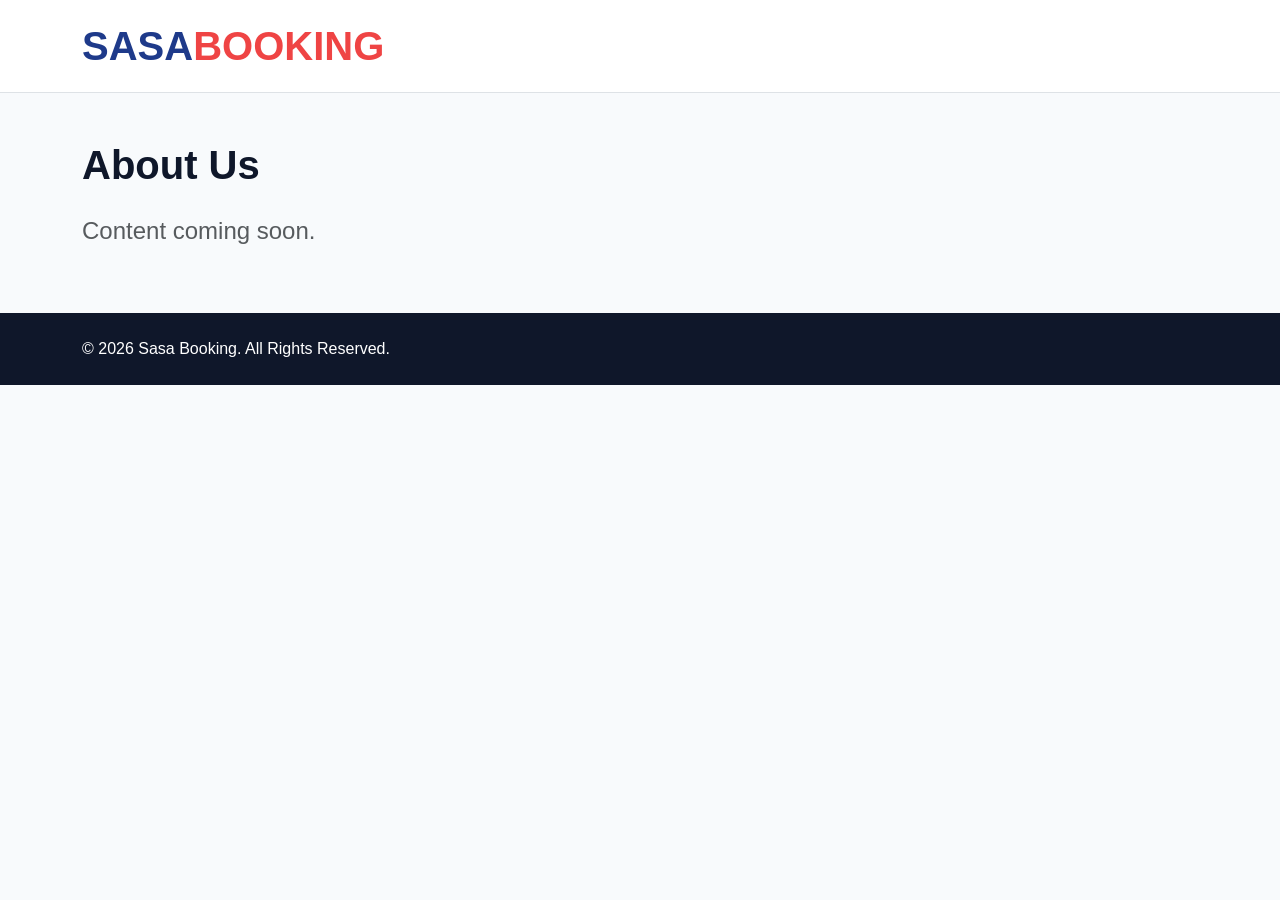
==== about.html @ 19788708 "added all files" ====
<!DOCTYPE html>
<html lang="en">
<head>
  <meta charset="UTF-8" />
  <meta name="viewport" content="width=device-width, initial-scale=1.0" />
  <title>About Us - Sasa Booking</title>
  <link href="https://cdn.jsdelivr.net/npm/bootstrap@5.3.3/dist/css/bootstrap.min.css" rel="stylesheet">
  <link rel="stylesheet" href="assets/css/style.css">
</head>
<body>
  <header class="site-header border-bottom bg-white">
    <div class="container d-flex justify-content-between align-items-center py-3">
      <a href="index.html" class="brand text-decoration-none fw-bold fs-1">
        <span class="brand-blue">SASA</span><span class="brand-red">BOOKING</span>
      </a>
    </div>
  </header>

  <main class="container py-5">
    <h1 class="fw-bold mb-4">About Us</h1>
    <p class="fs-4 text-muted">Content coming soon.</p>
  </main>

  <footer class="site-footer">
    <div class="container py-4">
      <p class="mb-0">© 2026 Sasa Booking. All Rights Reserved.</p>
    </div>
  </footer>
</body>
</html>
---- assets/css/style.css ----
:root {
  --brand-blue: #1E3A8A;
  --brand-red: #EF4444;
  --brand-dark: #0F172A;
  --brand-light: #F8FAFC;
  --brand-border: #E5E7EB;
}

body {
  background: var(--brand-light);
  color: var(--brand-dark);
  font-family: Arial, sans-serif;
}

.brand-blue { color: var(--brand-blue); }
.brand-red { color: var(--brand-red); }

.nav-link-custom {
  color: var(--brand-dark);
  text-decoration: none;
}
.nav-link-custom:hover {
  color: var(--brand-red);
}

.hero-section {
  position: relative;
  background: url("https://images.unsplash.com/photo-1500530855697-b586d89ba3ee?auto=format&fit=crop&w=1600&q=80") center/cover no-repeat;
}
.hero-overlay {
  position: absolute;
  inset: 0;
  background: rgba(0,0,0,.45);
}
.tab-btn,
.trip-btn {
  padding: 18px 24px;
  border-radius: 16px;
  color: #fff;
  background: rgba(31,41,55,.9);
  border: none;
  font-weight: 700;
}
.tab-btn.active,
.trip-btn.active {
  background: var(--brand-red);
}
.search-panel {
  background: rgba(15,23,42,.82);
}

.btn-search {
  background: var(--brand-blue);
  border: none;
}
.btn-search:hover {
  background: #17306f;
}

.promo-card {
  border-radius: 24px;
  border: 1px solid var(--brand-border);
}

.section-title {
  color: var(--brand-blue);
  font-size: 2.2rem;
  font-weight: 800;
}

.offer-box {
  border-radius: 24px;
  overflow: hidden;
  background: white;
  box-shadow: 0 2px 10px rgba(0,0,0,.06);
}
.offer-top {
  min-height: 240px;
  background: var(--brand-red);
  color: white;
  display: flex;
  align-items: center;
  justify-content: center;
  text-align: center;
  padding: 32px;
}
.offer-top h3 {
  font-size: 2rem;
  font-weight: 800;
}
.offer-bottom {
  padding: 16px 18px;
  font-size: 1.6rem;
}

.filter-box {
  background: white;
  border: 1px solid var(--brand-border);
  border-radius: 24px;
  overflow: hidden;
}

.result-card {
  background: white;
  border: 1px solid var(--brand-border);
  border-radius: 24px;
  padding: 24px;
  margin-bottom: 20px;
}
.result-price {
  font-size: 2rem;
  font-weight: 800;
}
.select-btn {
  background: var(--brand-red);
  border: none;
  color: white;
  border-radius: 14px;
  padding: 12px 28px;
  font-weight: 700;
}

.popular-list {
  padding-left: 18px;
}
.popular-list li {
  margin-bottom: 12px;
  font-size: 1.15rem;
}

.stats-section {
  background:
    linear-gradient(rgba(15,23,42,.75), rgba(15,23,42,.75)),
    url("https://images.unsplash.com/photo-1500530855697-b586d89ba3ee?auto=format&fit=crop&w=1600&q=80") center/cover no-repeat;
}
.stats-number {
  color: var(--brand-red);
  font-size: 4rem;
  font-weight: 900;
}

.benefit-card {
  background: white;
  border-left: 6px solid var(--brand-red);
  border-radius: 20px;
  padding: 28px;
  box-shadow: 0 1px 8px rgba(0,0,0,.05);
}
.benefit-card h3 {
  font-size: 2rem;
  font-weight: 800;
  margin-bottom: 14px;
}
.benefit-card p {
  font-size: 1.2rem;
  color: #475569;
}

.site-footer {
  background: var(--brand-dark);
  color: white;
}
.site-footer h4 {
  font-weight: 800;
  margin-bottom: 16px;
}
.footer-list {
  list-style: none;
  padding: 0;
}
.footer-list li {
  margin-bottom: 10px;
}
.footer-list a {
  color: rgba(255,255,255,.82);
  text-decoration: none;
}
.footer-list a:hover {
  color: white;
}
.copyright {
  margin-top: 28px;
  color: rgba(255,255,255,.65);
}
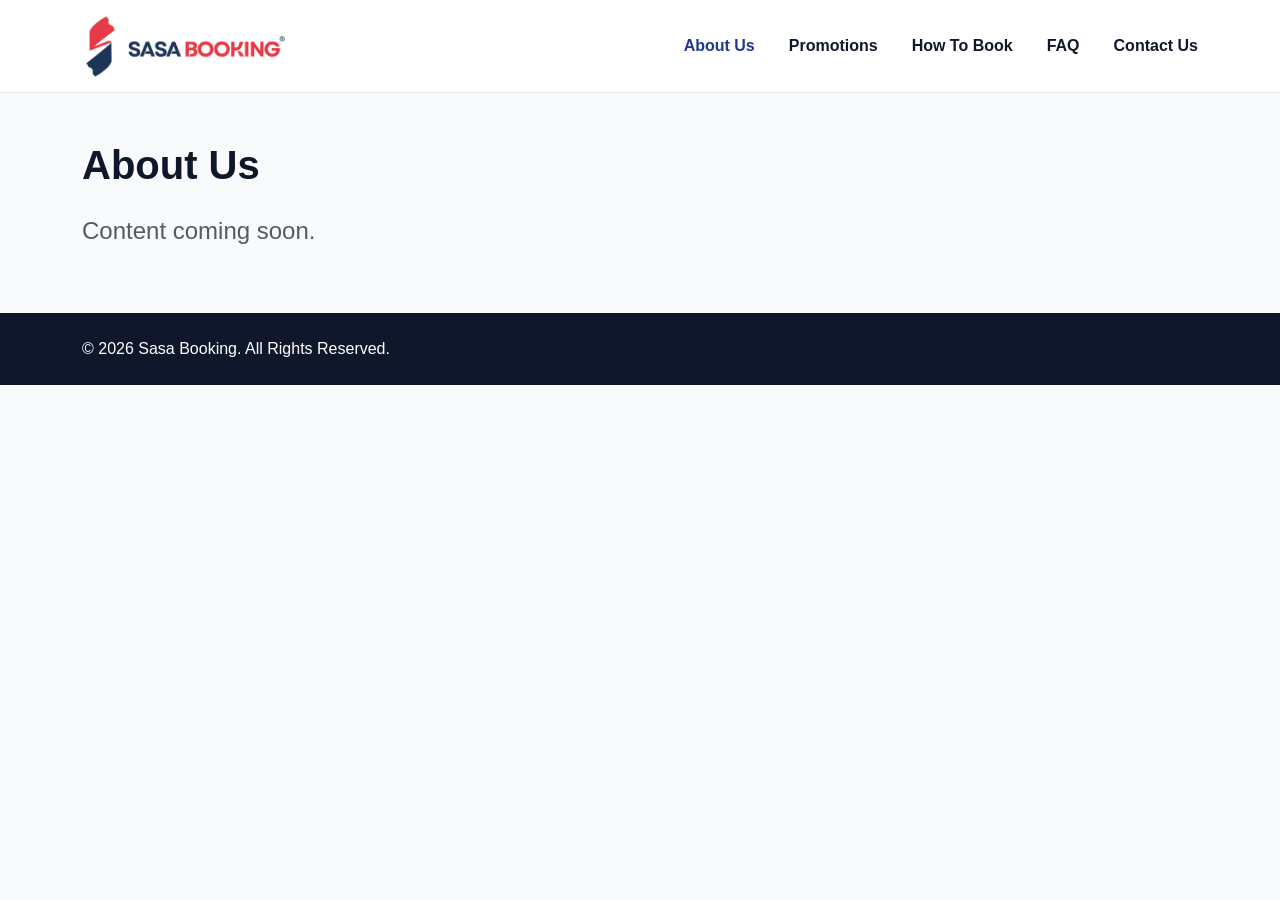
==== commit d02effe6: "added files" ====
--- a/about.html
+++ b/about.html
@@ -8,14 +8,21 @@
   <link rel="stylesheet" href="assets/css/style.css">
 </head>
 <body>
-  <header class="site-header border-bottom bg-white">
-    <div class="container d-flex justify-content-between align-items-center py-3">
-      <a href="index.html" class="brand text-decoration-none fw-bold fs-1">
-        <span class="brand-blue">SASA</span><span class="brand-red">BOOKING</span>
-      </a>
-    </div>
-  </header>
+  <header class="site-header">
+  <div class="container header-inner">
+    <a href="index.html" class="brand">
+      <img src="assets/img/sasa_logo.PNG" alt="Sasa Booking Logo" class="logo-img">
+    </a>
 
+    <nav class="main-nav">
+  <a href="about.html" class="nav-link-custom active">About Us</a>
+  <a href="promotions.html" class="nav-link-custom">Promotions</a>
+  <a href="how-to-book.html" class="nav-link-custom">How To Book</a>
+  <a href="faq.html" class="nav-link-custom">FAQ</a>
+  <a href="contact.html" class="nav-link-custom">Contact Us</a>
+</nav>
+  </div>
+</header>
   <main class="container py-5">
     <h1 class="fw-bold mb-4">About Us</h1>
     <p class="fs-4 text-muted">Content coming soon.</p>
--- a/assets/css/style.css
+++ b/assets/css/style.css
@@ -11,7 +11,82 @@
   color: var(--brand-dark);
   font-family: Arial, sans-serif;
 }
-
+.logo-img {
+  height: 120px;   /* increase from 40 → 55 */
+  width: auto;
+  object-fit: contain;
+}
+.site-header {
+  background: #ffffff;
+  border-bottom: 1px solid #e9ecef;
+  position: sticky;
+  top: 0;
+  z-index: 1000;
+}
+
+.header-inner {
+  min-height: 92px;
+  display: flex;
+  align-items: center;
+  justify-content: space-between;
+  gap: 32px;
+}
+
+.brand {
+  display: flex;
+  align-items: center;
+  text-decoration: none;
+  flex-shrink: 0;
+}
+
+.logo-img {
+  height: 64px;
+  width: auto;
+  object-fit: contain;
+  display: block;
+}
+
+.main-nav {
+  display: flex;
+  align-items: center;
+  gap: 34px;
+  flex-wrap: wrap;
+}
+
+.nav-link-custom {
+  color: #0f172a;
+  text-decoration: none;
+  font-size: 16px;
+  font-weight: 700;
+  line-height: 1;
+  transition: color 0.2s ease;
+}
+
+.nav-link-custom:hover {
+  color: #ef4444;
+}
+
+.nav-link-custom.active {
+  color: #1e3a8a;
+}
+
+@media (max-width: 991px) {
+  .header-inner {
+    min-height: auto;
+    padding-top: 16px;
+    padding-bottom: 16px;
+    flex-direction: column;
+    align-items: flex-start;
+  }
+
+  .main-nav {
+    gap: 18px;
+  }
+
+  .logo-img {
+    height: 56px;
+  }
+}
 .brand-blue { color: var(--brand-blue); }
 .brand-red { color: var(--brand-red); }
 
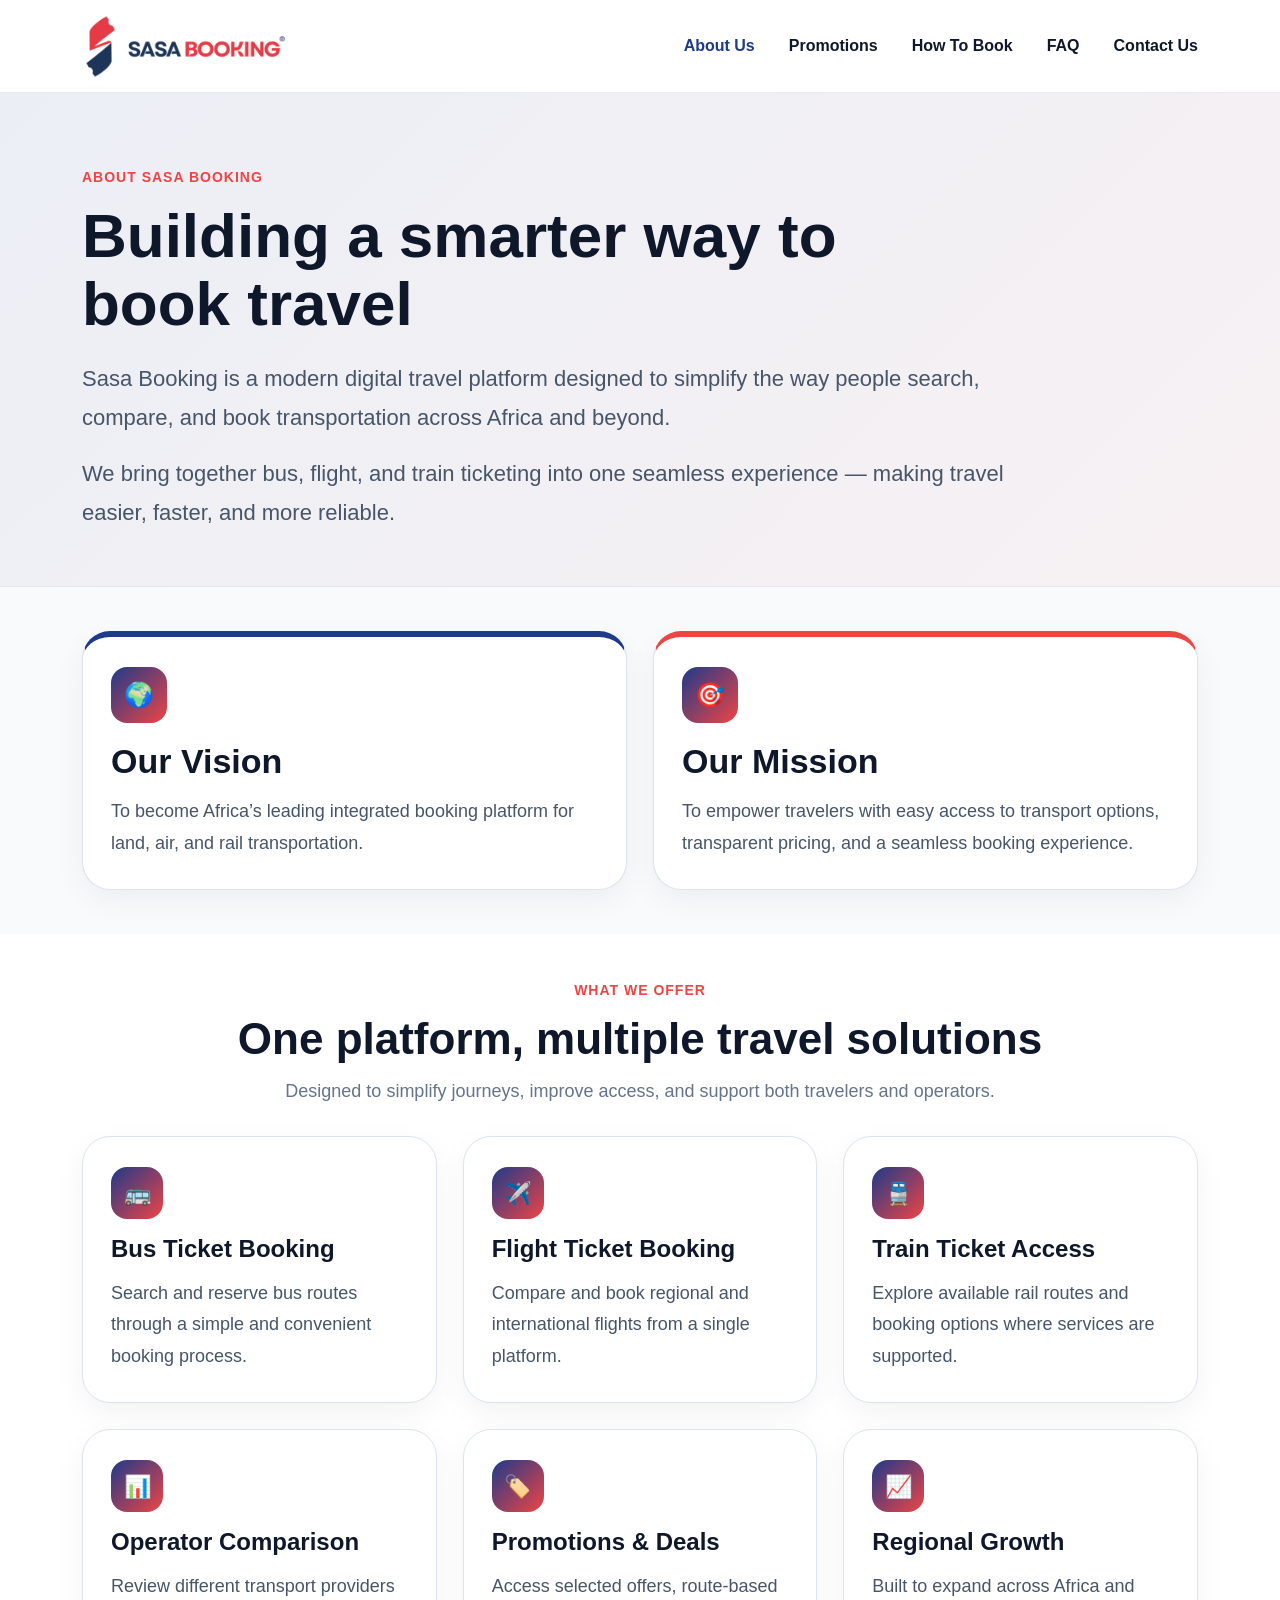
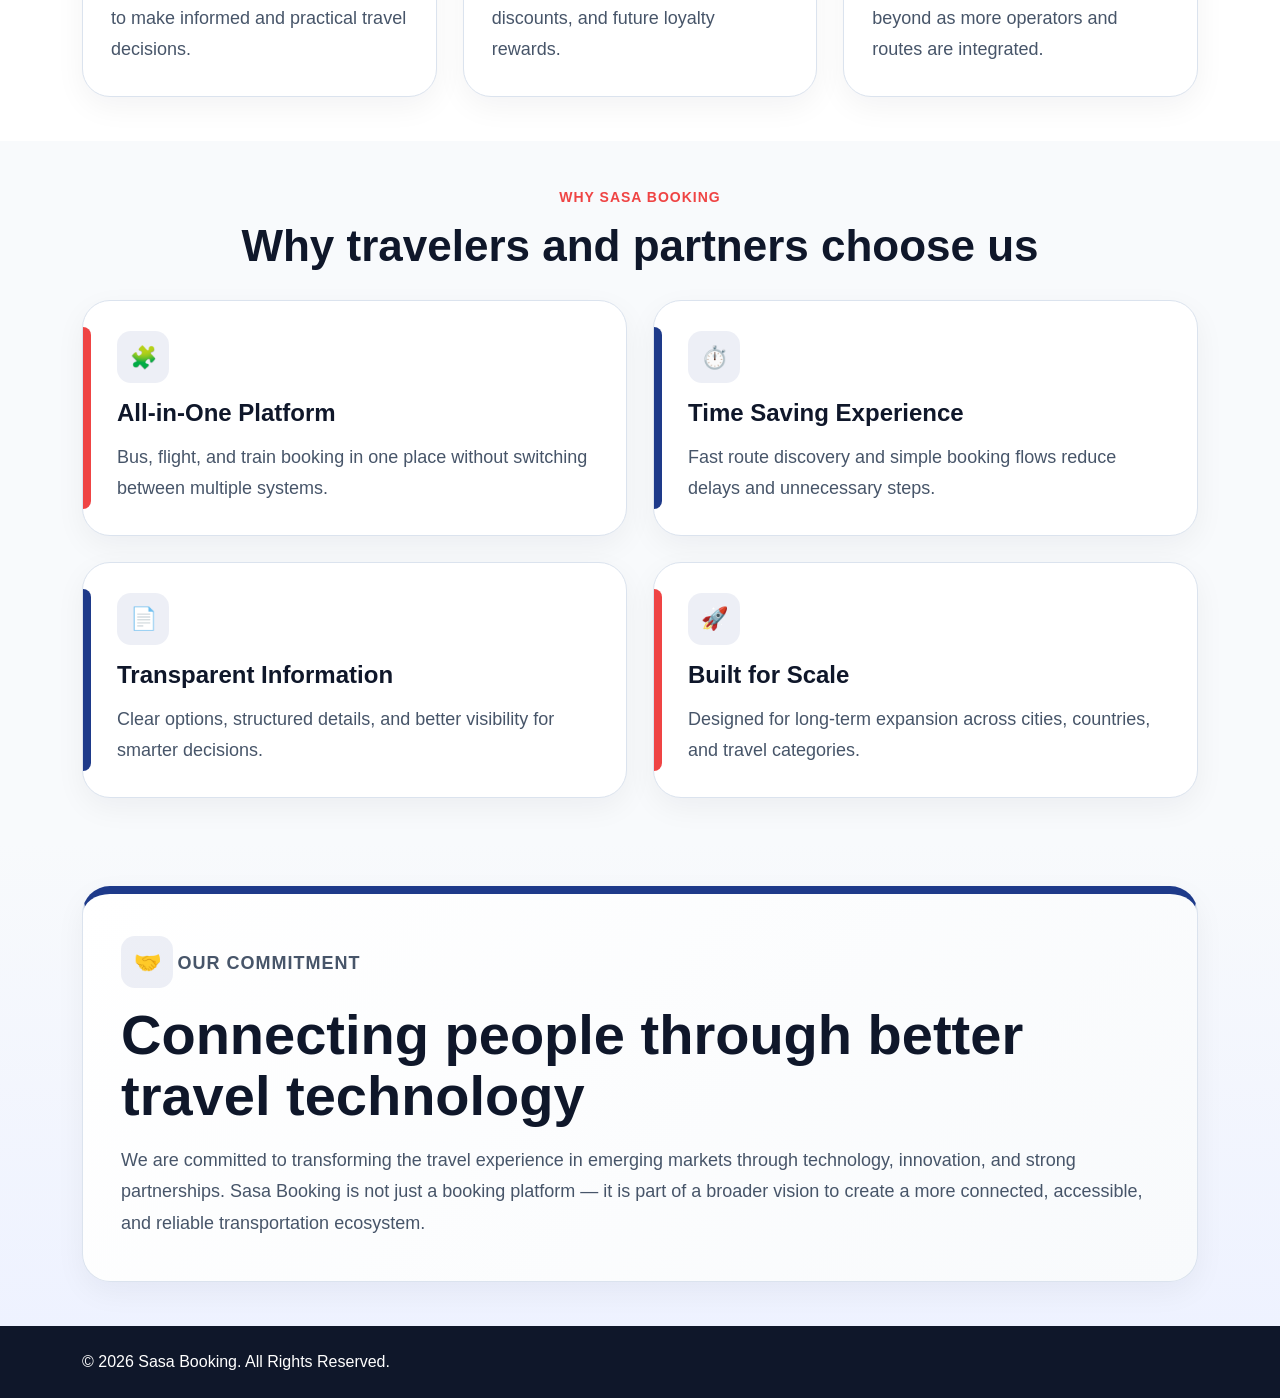
==== commit c3fb0cde: "Update About page" ====
--- a/about.html
+++ b/about.html
@@ -9,23 +9,170 @@
 </head>
 <body>
   <header class="site-header">
-  <div class="container header-inner">
-    <a href="index.html" class="brand">
-      <img src="assets/img/sasa_logo.PNG" alt="Sasa Booking Logo" class="logo-img">
-    </a>
+    <div class="container header-inner">
+      <a href="index.html" class="brand">
+        <img src="assets/img/sasa_logo.PNG" alt="Sasa Booking Logo" class="logo-img">
+      </a>
 
-    <nav class="main-nav">
-  <a href="about.html" class="nav-link-custom active">About Us</a>
-  <a href="promotions.html" class="nav-link-custom">Promotions</a>
-  <a href="how-to-book.html" class="nav-link-custom">How To Book</a>
-  <a href="faq.html" class="nav-link-custom">FAQ</a>
-  <a href="contact.html" class="nav-link-custom">Contact Us</a>
-</nav>
-  </div>
-</header>
-  <main class="container py-5">
-    <h1 class="fw-bold mb-4">About Us</h1>
-    <p class="fs-4 text-muted">Content coming soon.</p>
+      <nav class="main-nav">
+        <a href="about.html" class="nav-link-custom active">About Us</a>
+        <a href="promotions.html" class="nav-link-custom">Promotions</a>
+        <a href="how-to-book.html" class="nav-link-custom">How To Book</a>
+        <a href="faq.html" class="nav-link-custom">FAQ</a>
+        <a href="contact.html" class="nav-link-custom">Contact Us</a>
+      </nav>
+    </div>
+  </header>
+
+  <main class="about-page">
+
+    <section class="about-hero color-hero">
+      <div class="container">
+        <div class="about-hero-box">
+          <p class="section-tag">About Sasa Booking</p>
+          <h1>Building a smarter way to book travel</h1>
+
+          <p class="hero-text">
+            Sasa Booking is a modern digital travel platform designed to simplify the way people search,
+            compare, and book transportation across Africa and beyond.
+          </p>
+
+          <p class="hero-text">
+            We bring together bus, flight, and train ticketing into one seamless experience — making travel
+            easier, faster, and more reliable.
+          </p>
+        </div>
+      </div>
+    </section>
+
+    <section class="about-section">
+      <div class="container">
+        <div class="about-grid two-col">
+
+          <div class="info-card accent-blue">
+            <div class="card-icon">🌍</div>
+            <h2>Our Vision</h2>
+            <p>
+              To become Africa’s leading integrated booking platform for land, air, and rail transportation.
+            </p>
+          </div>
+
+          <div class="info-card accent-red">
+            <div class="card-icon">🎯</div>
+            <h2>Our Mission</h2>
+            <p>
+              To empower travelers with easy access to transport options, transparent pricing, and a seamless booking experience.
+            </p>
+          </div>
+
+        </div>
+      </div>
+    </section>
+
+    <section class="about-section light-section">
+      <div class="container">
+        <div class="section-head center-head">
+          <p class="section-tag">What We Offer</p>
+          <h2>One platform, multiple travel solutions</h2>
+          <p class="section-subtext">
+            Designed to simplify journeys, improve access, and support both travelers and operators.
+          </p>
+        </div>
+
+        <div class="about-grid three-col">
+
+          <div class="feature-card">
+            <div class="card-icon small-icon">🚌</div>
+            <h3>Bus Ticket Booking</h3>
+            <p>Search and reserve bus routes through a simple and convenient booking process.</p>
+          </div>
+
+          <div class="feature-card">
+            <div class="card-icon small-icon">✈️</div>
+            <h3>Flight Ticket Booking</h3>
+            <p>Compare and book regional and international flights from a single platform.</p>
+          </div>
+
+          <div class="feature-card">
+            <div class="card-icon small-icon">🚆</div>
+            <h3>Train Ticket Access</h3>
+            <p>Explore available rail routes and booking options where services are supported.</p>
+          </div>
+
+          <div class="feature-card">
+            <div class="card-icon small-icon">📊</div>
+            <h3>Operator Comparison</h3>
+            <p>Review different transport providers to make informed and practical travel decisions.</p>
+          </div>
+
+          <div class="feature-card">
+            <div class="card-icon small-icon">🏷️</div>
+            <h3>Promotions &amp; Deals</h3>
+            <p>Access selected offers, route-based discounts, and future loyalty rewards.</p>
+          </div>
+
+          <div class="feature-card">
+            <div class="card-icon small-icon">📈</div>
+            <h3>Regional Growth</h3>
+            <p>Built to expand across Africa and beyond as more operators and routes are integrated.</p>
+          </div>
+
+        </div>
+      </div>
+    </section>
+
+    <section class="about-section">
+      <div class="container">
+        <div class="section-head center-head">
+          <p class="section-tag">Why Sasa Booking</p>
+          <h2>Why travelers and partners choose us</h2>
+        </div>
+
+        <div class="about-grid two-col">
+
+          <div class="reason-card highlight-red">
+            <div class="reason-icon">🧩</div>
+            <h3>All-in-One Platform</h3>
+            <p>Bus, flight, and train booking in one place without switching between multiple systems.</p>
+          </div>
+
+          <div class="reason-card highlight-blue">
+            <div class="reason-icon">⏱️</div>
+            <h3>Time Saving Experience</h3>
+            <p>Fast route discovery and simple booking flows reduce delays and unnecessary steps.</p>
+          </div>
+
+          <div class="reason-card highlight-blue">
+            <div class="reason-icon">📄</div>
+            <h3>Transparent Information</h3>
+            <p>Clear options, structured details, and better visibility for smarter decisions.</p>
+          </div>
+
+          <div class="reason-card highlight-red">
+            <div class="reason-icon">🚀</div>
+            <h3>Built for Scale</h3>
+            <p>Designed for long-term expansion across cities, countries, and travel categories.</p>
+          </div>
+
+        </div>
+      </div>
+    </section>
+
+    <section class="about-section commitment-section">
+      <div class="container">
+        <div class="commitment-box">
+          <div class="reason-icon">🤝</div>
+          <p class="section-tag">Our Commitment</p>
+          <h2>Connecting people through better travel technology</h2>
+          <p>
+            We are committed to transforming the travel experience in emerging markets through technology,
+            innovation, and strong partnerships. Sasa Booking is not just a booking platform — it is part
+            of a broader vision to create a more connected, accessible, and reliable transportation ecosystem.
+          </p>
+        </div>
+      </div>
+    </section>
+
   </main>
 
   <footer class="site-footer">
--- a/assets/css/style.css
+++ b/assets/css/style.css
@@ -7,15 +7,13 @@
 }
 
 body {
+  margin: 0;
   background: var(--brand-light);
   color: var(--brand-dark);
   font-family: Arial, sans-serif;
 }
-.logo-img {
-  height: 120px;   /* increase from 40 → 55 */
-  width: auto;
-  object-fit: contain;
-}
+
+/* Header */
 .site-header {
   background: #ffffff;
   border-bottom: 1px solid #e9ecef;
@@ -46,6 +44,14 @@
   display: block;
 }
 
+.brand-blue {
+  color: var(--brand-blue);
+}
+
+.brand-red {
+  color: var(--brand-red);
+}
+
 .main-nav {
   display: flex;
   align-items: center;
@@ -54,7 +60,7 @@
 }
 
 .nav-link-custom {
-  color: #0f172a;
+  color: var(--brand-dark);
   text-decoration: none;
   font-size: 16px;
   font-weight: 700;
@@ -63,75 +69,54 @@
 }
 
 .nav-link-custom:hover {
-  color: #ef4444;
+  color: var(--brand-red);
 }
 
 .nav-link-custom.active {
-  color: #1e3a8a;
-}
-
-@media (max-width: 991px) {
-  .header-inner {
-    min-height: auto;
-    padding-top: 16px;
-    padding-bottom: 16px;
-    flex-direction: column;
-    align-items: flex-start;
-  }
-
-  .main-nav {
-    gap: 18px;
-  }
-
-  .logo-img {
-    height: 56px;
-  }
-}
-.brand-blue { color: var(--brand-blue); }
-.brand-red { color: var(--brand-red); }
-
-.nav-link-custom {
-  color: var(--brand-dark);
-  text-decoration: none;
-}
-.nav-link-custom:hover {
-  color: var(--brand-red);
-}
-
+  color: var(--brand-blue);
+}
+
+/* Hero */
 .hero-section {
   position: relative;
   background: url("https://images.unsplash.com/photo-1500530855697-b586d89ba3ee?auto=format&fit=crop&w=1600&q=80") center/cover no-repeat;
 }
+
 .hero-overlay {
   position: absolute;
   inset: 0;
-  background: rgba(0,0,0,.45);
-}
+  background: rgba(0, 0, 0, 0.45);
+}
+
 .tab-btn,
 .trip-btn {
   padding: 18px 24px;
   border-radius: 16px;
   color: #fff;
-  background: rgba(31,41,55,.9);
+  background: rgba(31, 41, 55, 0.9);
   border: none;
   font-weight: 700;
 }
+
 .tab-btn.active,
 .trip-btn.active {
   background: var(--brand-red);
 }
+
 .search-panel {
-  background: rgba(15,23,42,.82);
+  background: rgba(15, 23, 42, 0.82);
 }
 
 .btn-search {
   background: var(--brand-blue);
   border: none;
 }
+
 .btn-search:hover {
   background: #17306f;
 }
 
+/* Promotions / cards */
 .promo-card {
   border-radius: 24px;
   border: 1px solid var(--brand-border);
@@ -147,8 +132,9 @@
   border-radius: 24px;
   overflow: hidden;
   background: white;
-  box-shadow: 0 2px 10px rgba(0,0,0,.06);
-}
+  box-shadow: 0 2px 10px rgba(0, 0, 0, 0.06);
+}
+
 .offer-top {
   min-height: 240px;
   background: var(--brand-red);
@@ -159,15 +145,18 @@
   text-align: center;
   padding: 32px;
 }
+
 .offer-top h3 {
   font-size: 2rem;
   font-weight: 800;
 }
+
 .offer-bottom {
   padding: 16px 18px;
   font-size: 1.6rem;
 }
 
+/* Filters / results */
 .filter-box {
   background: white;
   border: 1px solid var(--brand-border);
@@ -182,10 +171,12 @@
   padding: 24px;
   margin-bottom: 20px;
 }
+
 .result-price {
   font-size: 2rem;
   font-weight: 800;
 }
+
 .select-btn {
   background: var(--brand-red);
   border: none;
@@ -195,65 +186,393 @@
   font-weight: 700;
 }
 
+/* Lists */
 .popular-list {
   padding-left: 18px;
 }
+
 .popular-list li {
   margin-bottom: 12px;
   font-size: 1.15rem;
 }
 
+/* Stats */
 .stats-section {
   background:
-    linear-gradient(rgba(15,23,42,.75), rgba(15,23,42,.75)),
+    linear-gradient(rgba(15, 23, 42, 0.75), rgba(15, 23, 42, 0.75)),
     url("https://images.unsplash.com/photo-1500530855697-b586d89ba3ee?auto=format&fit=crop&w=1600&q=80") center/cover no-repeat;
 }
+
 .stats-number {
   color: var(--brand-red);
   font-size: 4rem;
   font-weight: 900;
 }
 
+/* Generic cards */
 .benefit-card {
   background: white;
   border-left: 6px solid var(--brand-red);
   border-radius: 20px;
   padding: 28px;
-  box-shadow: 0 1px 8px rgba(0,0,0,.05);
-}
+  box-shadow: 0 1px 8px rgba(0, 0, 0, 0.05);
+}
+
 .benefit-card h3 {
   font-size: 2rem;
   font-weight: 800;
   margin-bottom: 14px;
 }
+
 .benefit-card p {
   font-size: 1.2rem;
   color: #475569;
 }
 
+/* Footer */
 .site-footer {
   background: var(--brand-dark);
   color: white;
 }
+
 .site-footer h4 {
   font-weight: 800;
   margin-bottom: 16px;
 }
+
 .footer-list {
   list-style: none;
   padding: 0;
 }
+
 .footer-list li {
   margin-bottom: 10px;
 }
+
 .footer-list a {
-  color: rgba(255,255,255,.82);
+  color: rgba(255, 255, 255, 0.82);
   text-decoration: none;
 }
+
 .footer-list a:hover {
   color: white;
 }
+
 .copyright {
   margin-top: 28px;
-  color: rgba(255,255,255,.65);
+  color: rgba(255, 255, 255, 0.65);
+}
+
+/* About page */
+.about-page {
+  background: #f8fafc;
+}
+
+.about-hero {
+  padding: 72px 0 36px;
+}
+
+.color-hero {
+  background: linear-gradient(135deg, rgba(30, 58, 138, 0.06), rgba(239, 68, 68, 0.05));
+  border-bottom: 1px solid #e5e7eb;
+}
+
+.about-hero-box {
+  max-width: 980px;
+}
+
+.section-tag {
+  display: inline-block;
+  margin-bottom: 14px;
+  font-size: 14px;
+  font-weight: 800;
+  text-transform: uppercase;
+  letter-spacing: 1px;
+  color: var(--brand-red);
+}
+
+.about-hero h1,
+.section-head h2,
+.commitment-box h2 {
+  color: var(--brand-dark);
+  font-weight: 900;
+  line-height: 1.1;
+}
+
+.about-hero h1 {
+  font-size: 62px;
+  margin-bottom: 22px;
+  max-width: 900px;
+}
+
+.hero-text {
+  font-size: 22px;
+  line-height: 1.75;
+  color: #475569;
+  margin-bottom: 18px;
+  max-width: 950px;
+}
+
+.about-section {
+  padding: 44px 0;
+}
+
+.light-section {
+  background: #ffffff;
+}
+
+.commitment-section {
+  background: linear-gradient(180deg, #f8fafc 0%, #eef2ff 100%);
+}
+
+.section-head {
+  margin-bottom: 30px;
+}
+
+.center-head {
+  text-align: center;
+}
+
+.section-head h2 {
+  font-size: 44px;
+  margin: 0 0 12px;
+}
+
+.section-subtext {
+  max-width: 760px;
+  margin: 0 auto;
+  font-size: 18px;
+  line-height: 1.7;
+  color: #64748b;
+}
+
+.about-grid {
+  display: grid;
+  gap: 26px;
+}
+
+.about-grid.two-col {
+  grid-template-columns: repeat(2, minmax(0, 1fr));
+}
+
+.about-grid.three-col {
+  grid-template-columns: repeat(3, minmax(0, 1fr));
+}
+
+.info-card,
+.feature-card,
+.reason-card,
+.commitment-box {
+  background: #ffffff;
+  border: 1px solid #dbe3ee;
+  border-radius: 28px;
+  box-shadow: 0 10px 30px rgba(15, 23, 42, 0.05);
+}
+
+.info-card,
+.feature-card,
+.reason-card {
+  padding: 30px 28px;
+}
+
+.commitment-box {
+  padding: 42px 38px;
+}
+
+.info-card h2,
+.feature-card h3,
+.reason-card h3 {
+  margin: 0 0 14px;
+  color: var(--brand-dark);
+  font-weight: 900;
+}
+
+.info-card h2 {
+  font-size: 34px;
+}
+
+.feature-card h3,
+.reason-card h3 {
+  font-size: 24px;
+}
+
+.info-card p,
+.feature-card p,
+.reason-card p,
+.commitment-box p {
+  margin: 0;
+  color: #475569;
+  font-size: 18px;
+  line-height: 1.75;
+}
+
+.card-icon {
+  width: 56px;
+  height: 56px;
+  border-radius: 16px;
+  display: flex;
+  align-items: center;
+  justify-content: center;
+  margin-bottom: 18px;
+  font-size: 24px;
+  font-weight: 800;
+  color: #ffffff;
+  background: linear-gradient(135deg, var(--brand-blue), var(--brand-red));
+}
+
+.accent-blue {
+  border-top: 6px solid var(--brand-blue);
+}
+
+.accent-red {
+  border-top: 6px solid var(--brand-red);
+}
+
+.feature-card {
+  position: relative;
+  overflow: hidden;
+  transition: transform 0.2s ease, box-shadow 0.2s ease;
+}
+
+.feature-card:hover,
+.reason-card:hover,
+.info-card:hover {
+  transform: translateY(-3px);
+  box-shadow: 0 14px 32px rgba(15, 23, 42, 0.08);
+}
+
+.feature-top {
+  width: 72px;
+  height: 6px;
+  border-radius: 999px;
+  margin-bottom: 20px;
+}
+
+.border-blue {
+  background: var(--brand-blue);
+}
+
+.border-red {
+  background: var(--brand-red);
+}
+
+.reason-card {
+  position: relative;
+  padding-left: 34px;
+}
+
+.reason-card::before {
+  content: "";
+  position: absolute;
+  top: 26px;
+  left: 0;
+  width: 8px;
+  height: calc(100% - 52px);
+  border-radius: 0 10px 10px 0;
+}
+
+.highlight-red::before {
+  background: var(--brand-red);
+}
+
+.highlight-blue::before {
+  background: var(--brand-blue);
+}
+
+.commitment-box {
+  border-top: 8px solid var(--brand-blue);
+  background: linear-gradient(135deg, #ffffff 0%, #f8fafc 100%);
+}
+
+.commitment-box h2 {
+  font-size: 56px;
+  margin: 0 0 18px;
+  max-width: 1000px;
+}
+
+/* Responsive */
+@media (max-width: 991px) {
+  .header-inner {
+    min-height: auto;
+    padding-top: 16px;
+    padding-bottom: 16px;
+    flex-direction: column;
+    align-items: flex-start;
+  }
+
+  .main-nav {
+    gap: 18px;
+  }
+
+  .logo-img {
+    height: 56px;
+  }
+
+  .about-hero h1 {
+    font-size: 46px;
+  }
+
+  .section-head h2,
+  .commitment-box h2 {
+    font-size: 36px;
+  }
+
+  .hero-text {
+    font-size: 19px;
+  }
+
+  .about-grid.two-col,
+  .about-grid.three-col {
+    grid-template-columns: 1fr;
+  }
+}
+
+@media (max-width: 576px) {
+  .about-hero {
+    padding: 46px 0 24px;
+  }
+
+  .about-hero h1 {
+    font-size: 36px;
+  }
+
+  .section-head h2,
+  .commitment-box h2 {
+    font-size: 30px;
+  }
+
+  .hero-text,
+  .info-card p,
+  .feature-card p,
+  .reason-card p,
+  .commitment-box p {
+    font-size: 17px;
+  }
+
+  .info-card,
+  .feature-card,
+  .reason-card {
+    padding: 24px 22px;
+  }
+
+  .commitment-box {
+    padding: 28px 24px;
+  }
+} .small-icon {
+  width: 52px;
+  height: 52px;
+  font-size: 22px;
+  margin-bottom: 16px;
+}
+
+.reason-icon {
+  width: 52px;
+  height: 52px;
+  border-radius: 14px;
+  display: inline-flex;
+  align-items: center;
+  justify-content: center;
+  margin-bottom: 16px;
+  font-size: 22px;
+  background: rgba(30, 58, 138, 0.08);
 }
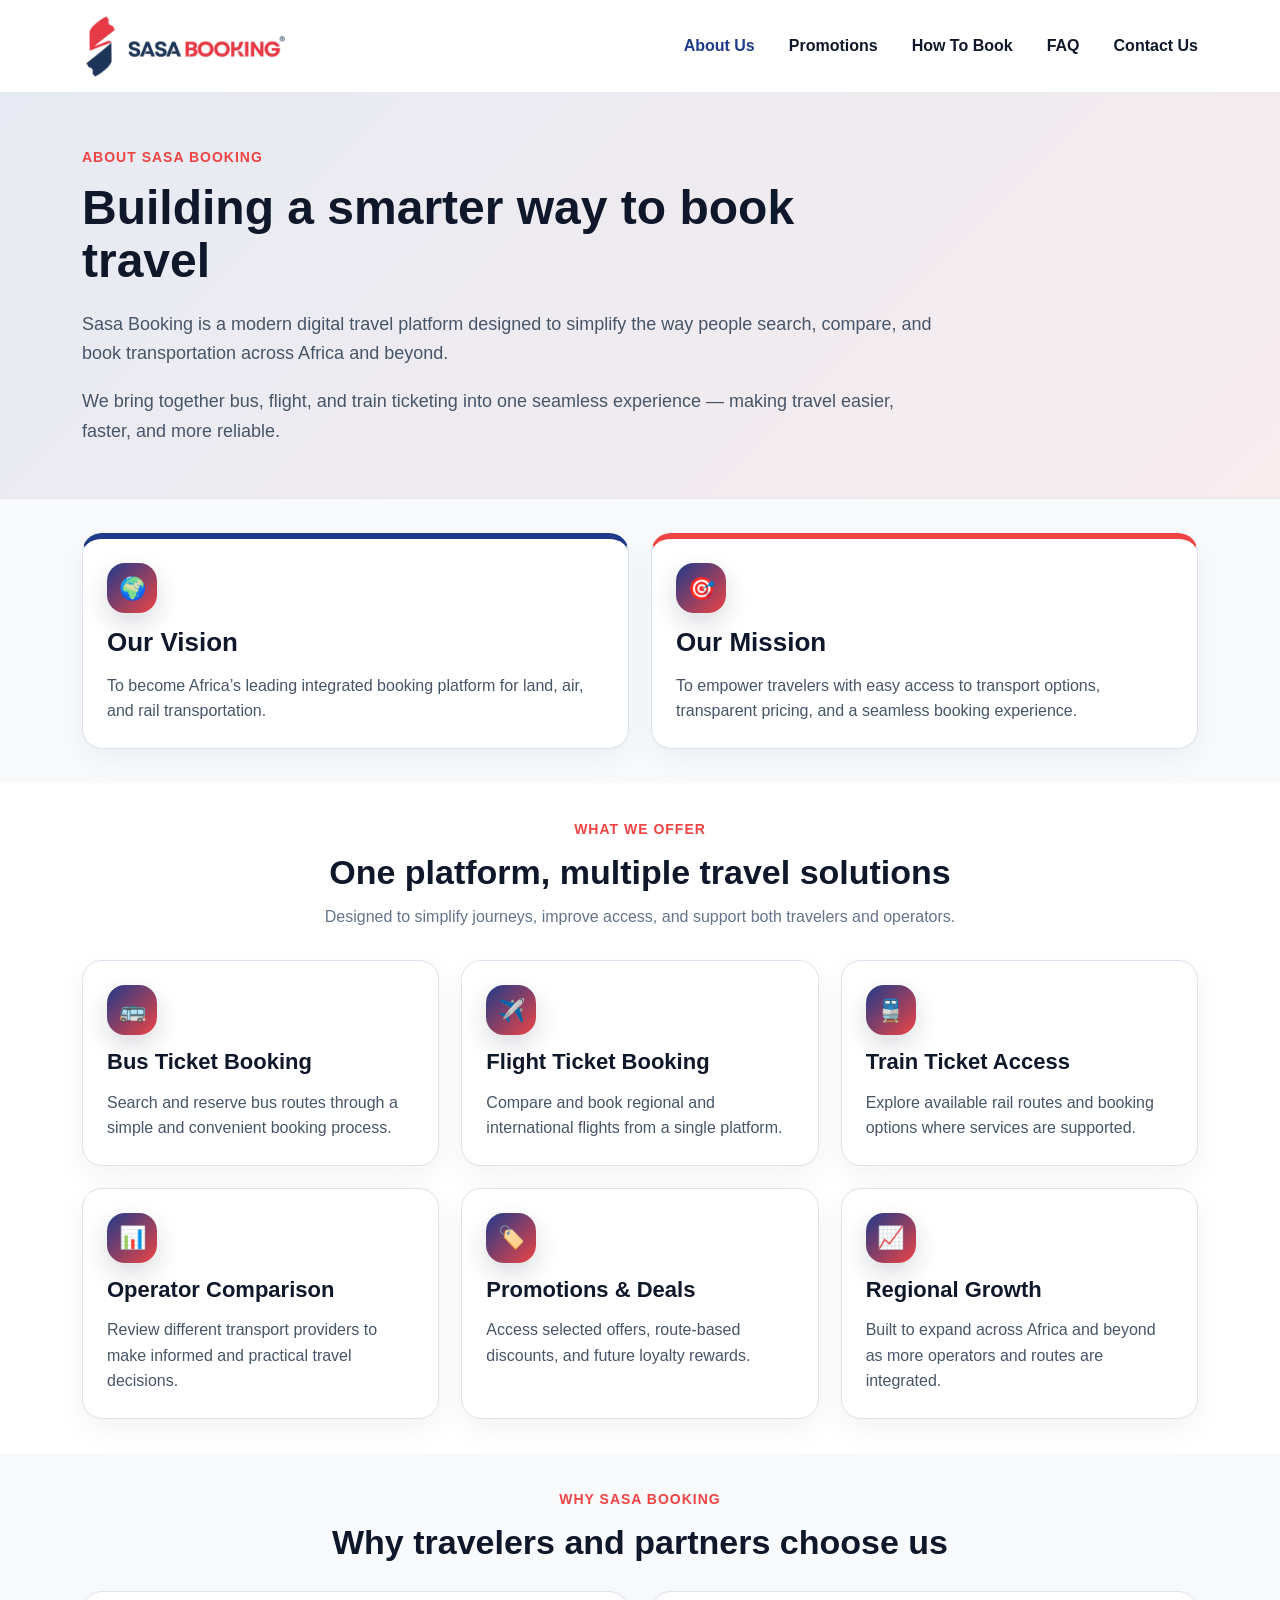
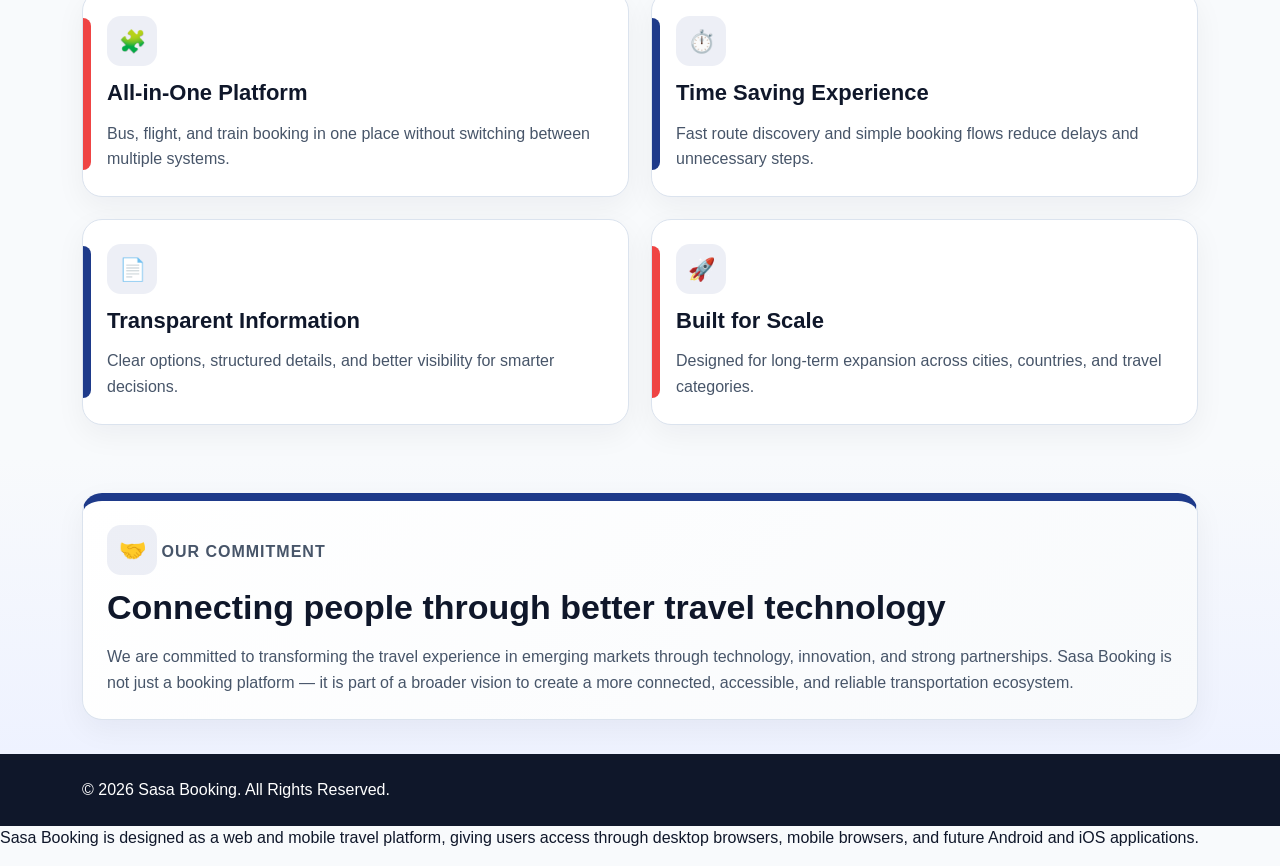
==== commit e6b9f0db: "Force refresh" ====
--- a/about.html
+++ b/about.html
@@ -181,4 +181,6 @@
     </div>
   </footer>
 </body>
-</html>+</html><p>
+  Sasa Booking is designed as a web and mobile travel platform, giving users access through desktop browsers, mobile browsers, and future Android and iOS applications.
+</p>
--- a/assets/css/style.css
+++ b/assets/css/style.css
@@ -575,4 +575,285 @@
   margin-bottom: 16px;
   font-size: 22px;
   background: rgba(30, 58, 138, 0.08);
+}/* ===== CONTACT PAGE ===== */
+.contact-page {
+  background: #f8fafc;
+}
+
+.contact-hero {
+  padding: 72px 0 36px;
+}
+
+.contact-hero-box {
+  max-width: 900px;
+}
+
+.contact-hero h1 {
+  font-size: 56px;
+  line-height: 1.1;
+  font-weight: 900;
+  color: var(--brand-dark);
+  margin-bottom: 20px;
+}
+
+.contact-section {
+  padding: 44px 0;
+}
+
+.contact-grid {
+  display: grid;
+  grid-template-columns: repeat(4, minmax(0, 1fr));
+  gap: 24px;
+}
+
+.contact-card {
+  background: #ffffff;
+  border: 1px solid #dbe3ee;
+  border-radius: 24px;
+  padding: 28px;
+  box-shadow: 0 10px 30px rgba(15, 23, 42, 0.05);
+}
+
+.contact-card h3 {
+  font-size: 24px;
+  font-weight: 900;
+  margin: 0 0 12px;
+  color: var(--brand-dark);
+}
+
+.contact-card p {
+  margin: 0;
+  font-size: 18px;
+  line-height: 1.7;
+  color: #475569;
+}
+
+.contact-form-wrap {
+  background: #ffffff;
+  border: 1px solid #dbe3ee;
+  border-radius: 28px;
+  padding: 34px;
+  box-shadow: 0 10px 30px rgba(15, 23, 42, 0.05);
+}
+
+.form-grid {
+  display: grid;
+  grid-template-columns: repeat(2, minmax(0, 1fr));
+  gap: 20px;
+}
+
+.contact-form .form-control {
+  border-radius: 16px;
+  border: 1px solid #cfd8e3;
+  padding: 14px 16px;
+}
+
+.contact-form .form-control:focus {
+  border-color: var(--brand-blue);
+  box-shadow: 0 0 0 0.2rem rgba(30, 58, 138, 0.12);
+}
+
+@media (max-width: 991px) {
+  .contact-hero h1 {
+    font-size: 42px;
+  }
+
+  .contact-grid {
+    grid-template-columns: repeat(2, minmax(0, 1fr));
+  }
+
+  .form-grid {
+    grid-template-columns: 1fr;
+  }
+}
+
+@media (max-width: 576px) {
+  .contact-hero {
+    padding: 46px 0 24px;
+  }
+
+  .contact-hero h1 {
+    font-size: 34px;
+  }
+
+  .contact-grid {
+    grid-template-columns: 1fr;
+  }
+
+  .contact-form-wrap {
+    padding: 24px;
+  }
+}/* Contact page improvements */
+.card-icon {
+  width: 64px;
+  height: 64px;
+  font-size: 28px;
+  border-radius: 18px;
+}
+
+.contact-card {
+  padding: 32px;
+  border-radius: 26px;
+  transition: all 0.25s ease;
+}
+
+.contact-card:hover {
+  transform: translateY(-6px);
+  box-shadow: 0 18px 40px rgba(15, 23, 42, 0.12);
+}
+
+.color-hero {
+  background: linear-gradient(
+    135deg,
+    rgba(30, 58, 138, 0.08),
+    rgba(239, 68, 68, 0.08)
+  );
+}/* 🔥 Contact Icons Premium Style */
+.card-icon {
+  width: 64px;
+  height: 64px;
+  border-radius: 18px;
+  display: flex;
+  align-items: center;
+  justify-content: center;
+  font-size: 28px;
+  margin-bottom: 18px;
+  color: #ffffff;
+  box-shadow: 0 10px 25px rgba(15, 23, 42, 0.15);
+}
+
+/* Individual icon colors */
+.icon-location {
+  background: linear-gradient(135deg, #ef4444, #f97316);
+}
+
+.icon-phone {
+  background: linear-gradient(135deg, #1e3a8a, #3b82f6);
+}
+
+.icon-email {
+  background: linear-gradient(135deg, #6366f1, #8b5cf6);
+}
+
+.icon-partnership {
+  background: linear-gradient(135deg, #10b981, #22c55e);
+}/* FINAL FIX: Contact cards must show in 4 columns */
+.contact-grid {
+  display: grid !important;
+  grid-template-columns: repeat(4, 1fr) !important;
+  gap: 24px !important;
+  align-items: stretch;
+}
+
+.contact-card {
+  width: 100% !important;
+}
+
+@media (max-width: 991px) {
+  .contact-grid {
+    grid-template-columns: repeat(2, 1fr) !important;
+  }
+}
+
+@media (max-width: 576px) {
+  .contact-grid {
+    grid-template-columns: 1fr !important;
+  }
+}/* ===== FINAL ABOUT PAGE SIZE FIX ===== */
+.about-hero {
+  padding: 52px 0 34px !important;
+}
+
+.about-hero h1 {
+  font-size: 48px !important;
+  max-width: 820px;
+}
+
+.hero-text {
+  font-size: 18px !important;
+  line-height: 1.65 !important;
+  max-width: 850px;
+}
+
+.about-section {
+  padding: 34px 0 !important;
+}
+
+.section-head h2,
+.commitment-box h2 {
+  font-size: 34px !important;
+}
+
+.section-subtext {
+  font-size: 16px !important;
+}
+
+.info-card,
+.feature-card,
+.reason-card,
+.commitment-box {
+  padding: 24px !important;
+  border-radius: 20px !important;
+}
+
+.info-card h2 {
+  font-size: 26px !important;
+}
+
+.feature-card h3,
+.reason-card h3 {
+  font-size: 22px !important;
+}
+
+.info-card p,
+.feature-card p,
+.reason-card p,
+.commitment-box p {
+  font-size: 16px !important;
+  line-height: 1.6 !important;
+}
+
+.card-icon,
+.reason-icon {
+  width: 50px !important;
+  height: 50px !important;
+  font-size: 22px !important;
+  margin-bottom: 14px !important;
+}
+
+.about-grid {
+  gap: 22px !important;
+}
+
+.about-grid.two-col,
+.about-grid.three-col {
+  max-width: 1120px;
+  margin-left: auto;
+  margin-right: auto;
+}
+
+.commitment-box {
+  max-width: 1120px;
+  margin: 0 auto;
+}
+
+@media (max-width: 991px) {
+  .about-hero h1 {
+    font-size: 40px !important;
+  }
+
+  .section-head h2,
+  .commitment-box h2 {
+    font-size: 30px !important;
+  }
+}
+
+@media (max-width: 576px) {
+  .about-hero h1 {
+    font-size: 32px !important;
+  }
+
+  .hero-text {
+    font-size: 16px !important;
+  }
 }
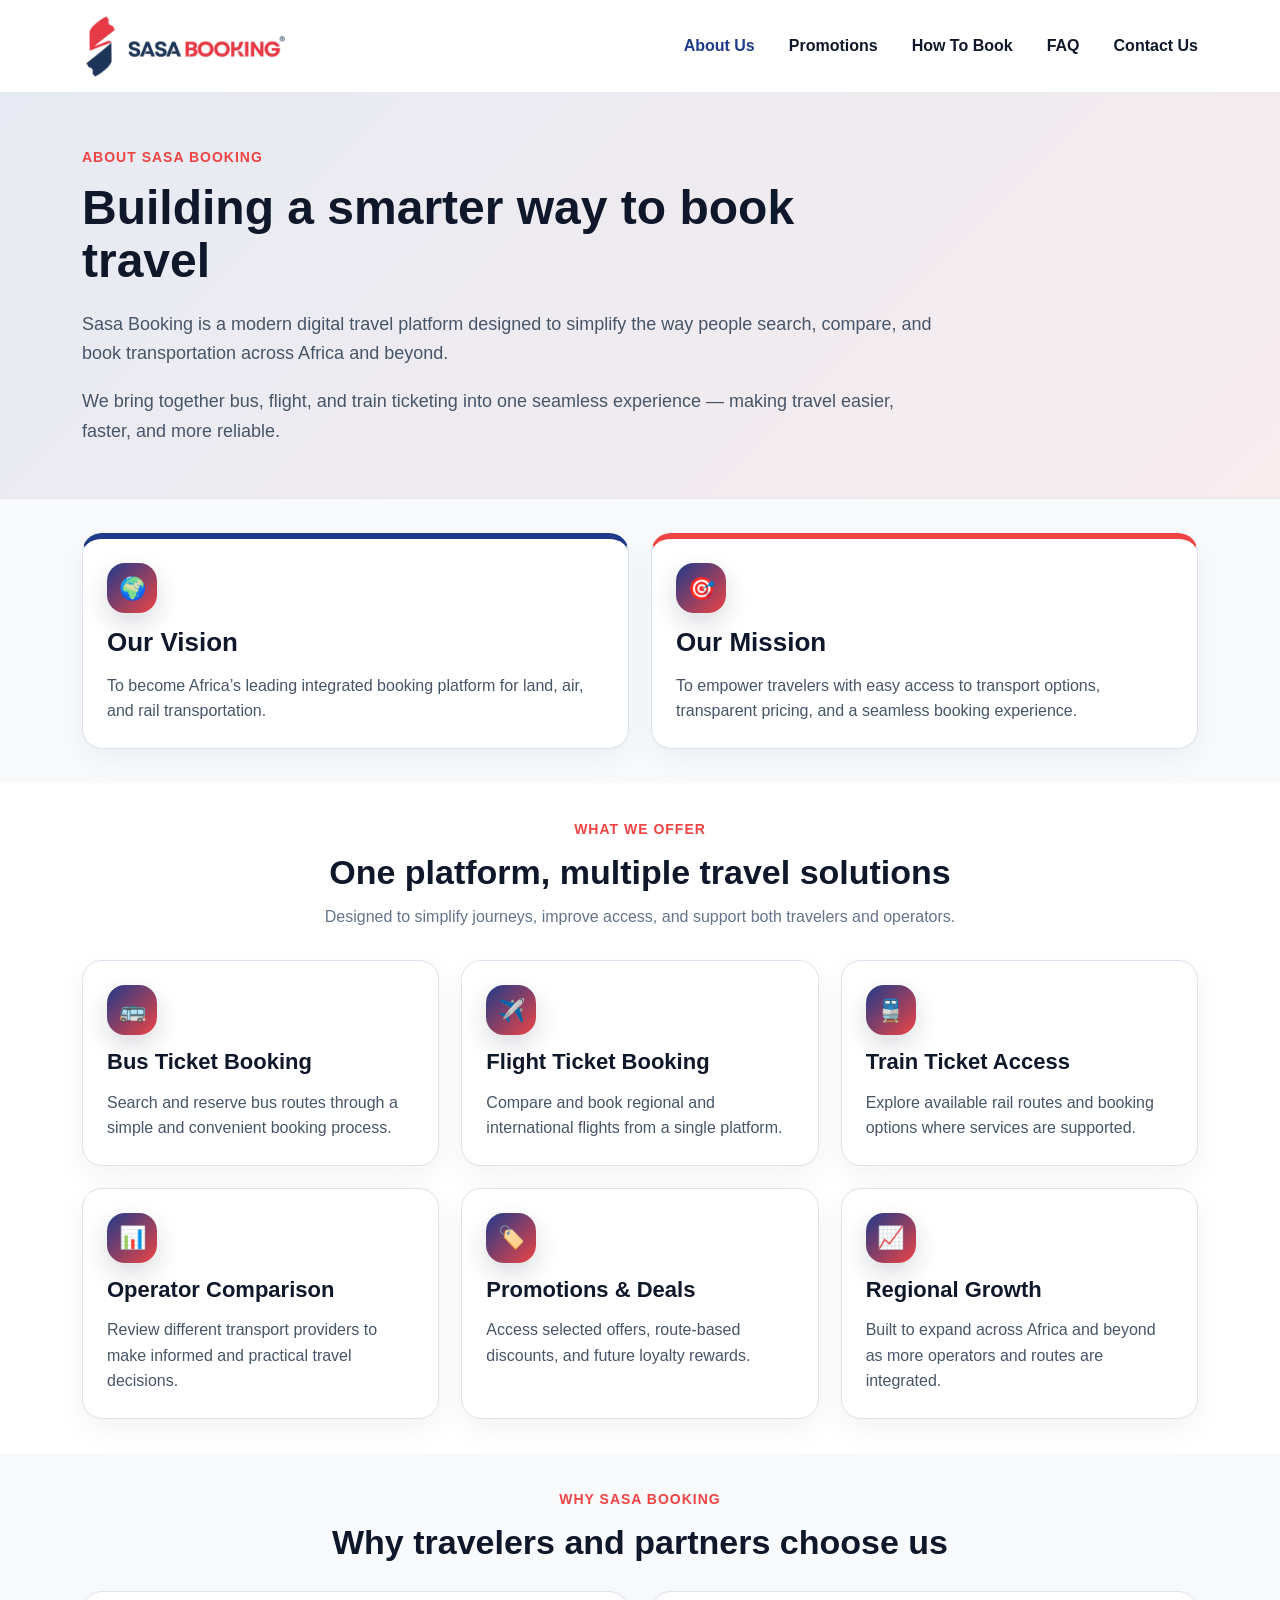
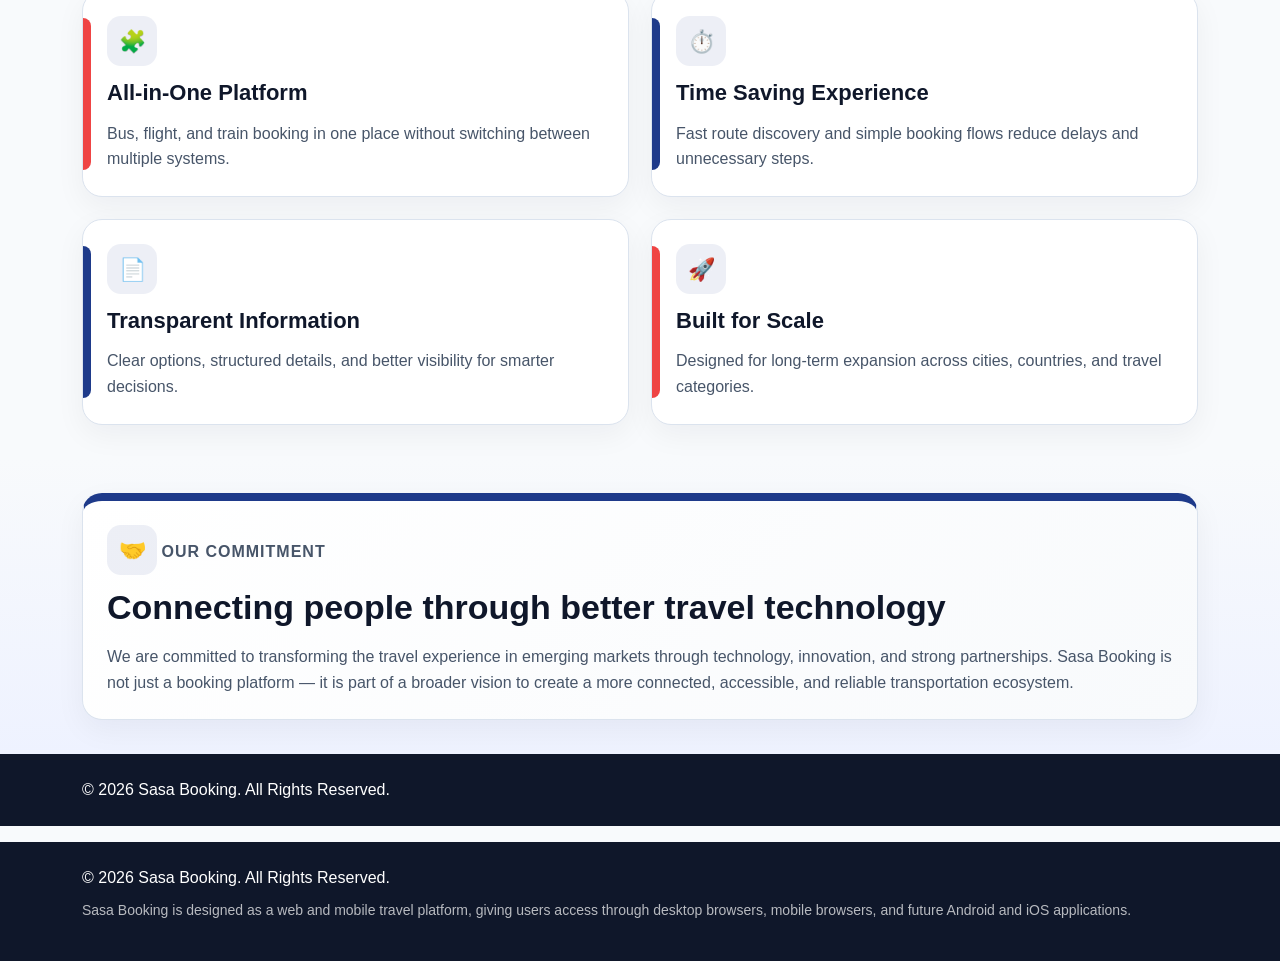
==== commit a0c026a2: "Fix about page footer text layout" ====
--- a/about.html
+++ b/about.html
@@ -182,5 +182,12 @@
   </footer>
 </body>
 </html><p>
-  Sasa Booking is designed as a web and mobile travel platform, giving users access through desktop browsers, mobile browsers, and future Android and iOS applications.
-</p>+  <footer class="site-footer">
+  <div class="container py-4">
+    <p class="mb-0">© 2026 Sasa Booking. All Rights Reserved.</p>
+
+    <p class="footer-note">
+      Sasa Booking is designed as a web and mobile travel platform, giving users access through desktop browsers, mobile browsers, and future Android and iOS applications.
+    </p>
+  </div>
+</footer>
--- a/assets/css/style.css
+++ b/assets/css/style.css
@@ -856,4 +856,40 @@
   .hero-text {
     font-size: 16px !important;
   }
+}.send-btn {
+  background-color: #1E3A8A;   /* brand blue */
+  color: #ffffff !important;   /* make text white */
+  border: none;
+  font-weight: 600;
+  letter-spacing: 0.5px;
+}
+
+.send-btn:hover {
+  background-color: #162f6b;   /* darker on hover */
+  color: #ffffff;
+}/* FINAL BUTTON TEXT FIX */
+.contact-form .send-btn,
+.contact-form button.send-btn,
+button.send-btn,
+.btn-search.send-btn {
+  background: #1E3A8A !important;
+  color: #ffffff !important;
+  border: none !important;
+  font-weight: 800 !important;
+  font-size: 18px !important;
+}
+
+.contact-form .send-btn:hover,
+.contact-form button.send-btn:hover,
+button.send-btn:hover,
+.btn-search.send-btn:hover {
+  background: #162f6b !important;
+  color: #ffffff !important;
+}/* HIDE MOBILE APPS COLUMN COMPLETELY */
+.site-footer .footer-column:nth-child(3) {
+  display: none;
+}.footer-note {
+  margin-top: 10px;
+  font-size: 14px;
+  opacity: 0.7;
 }
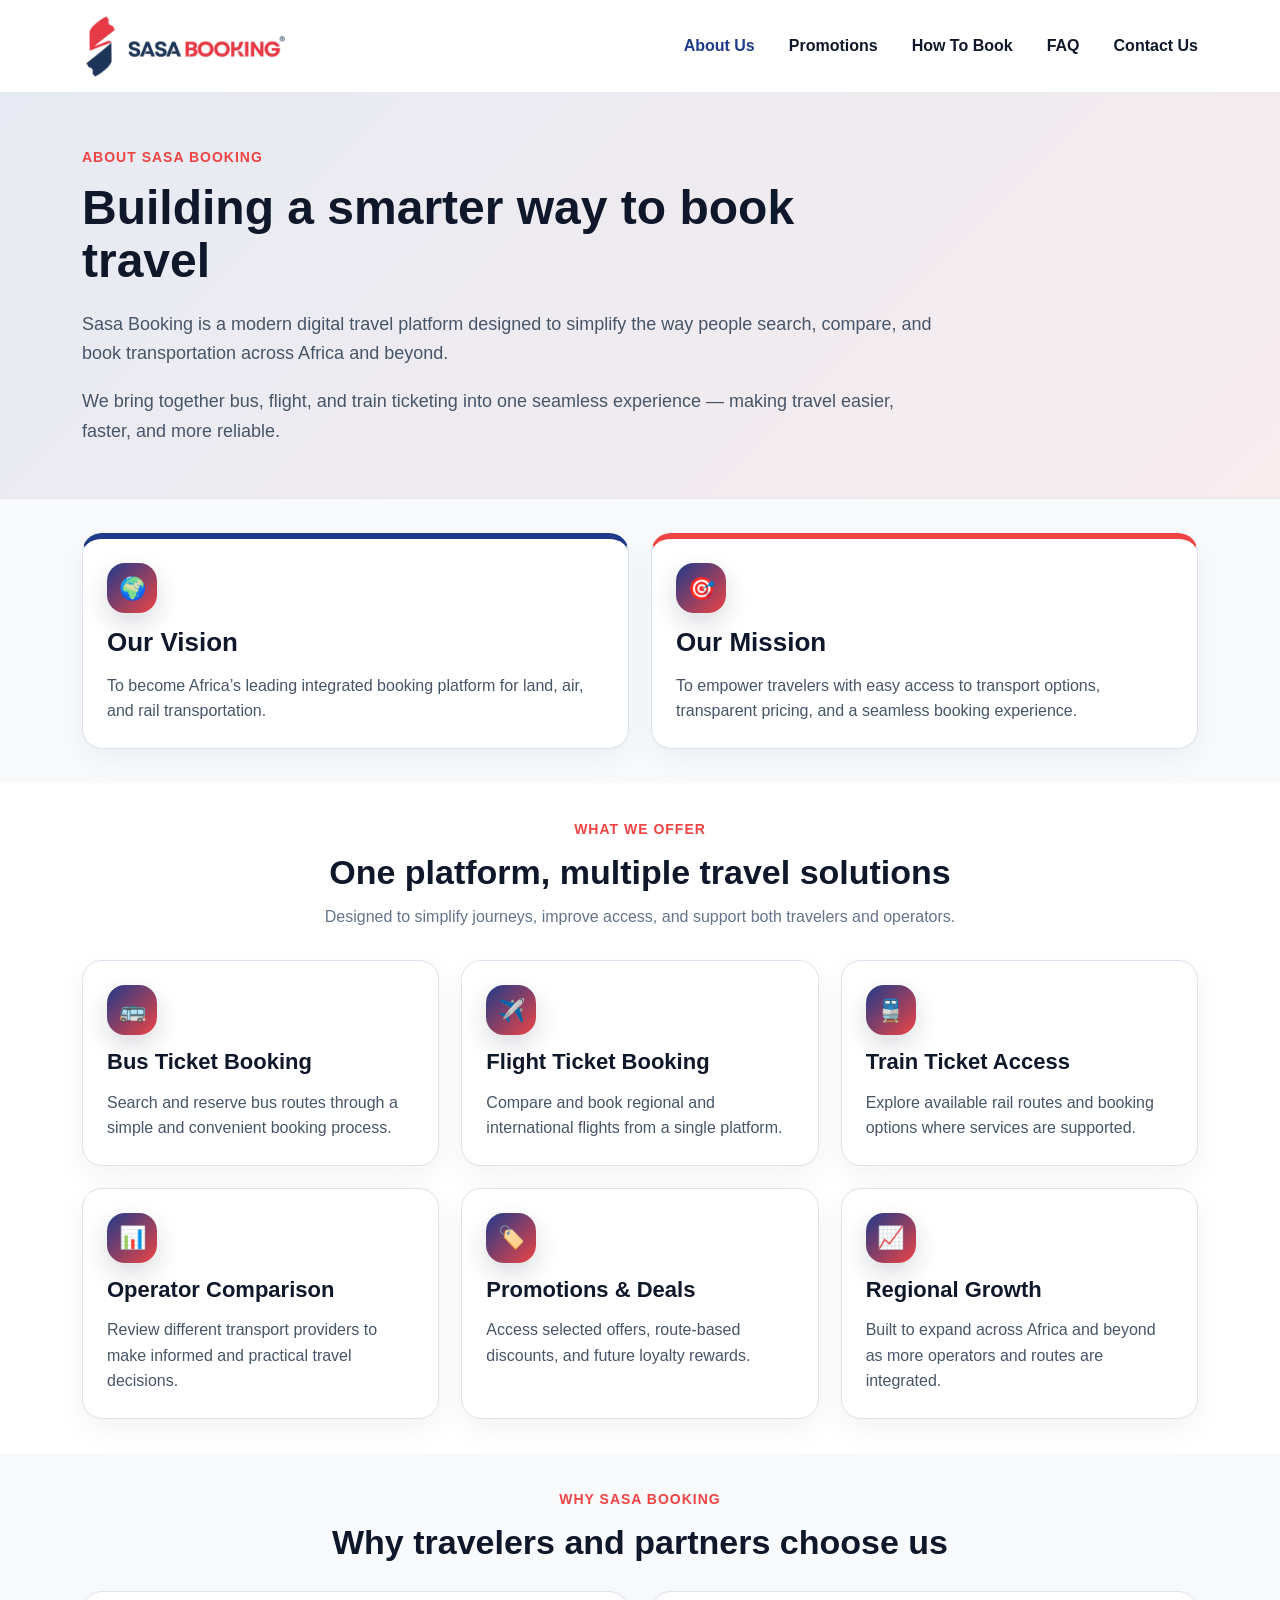
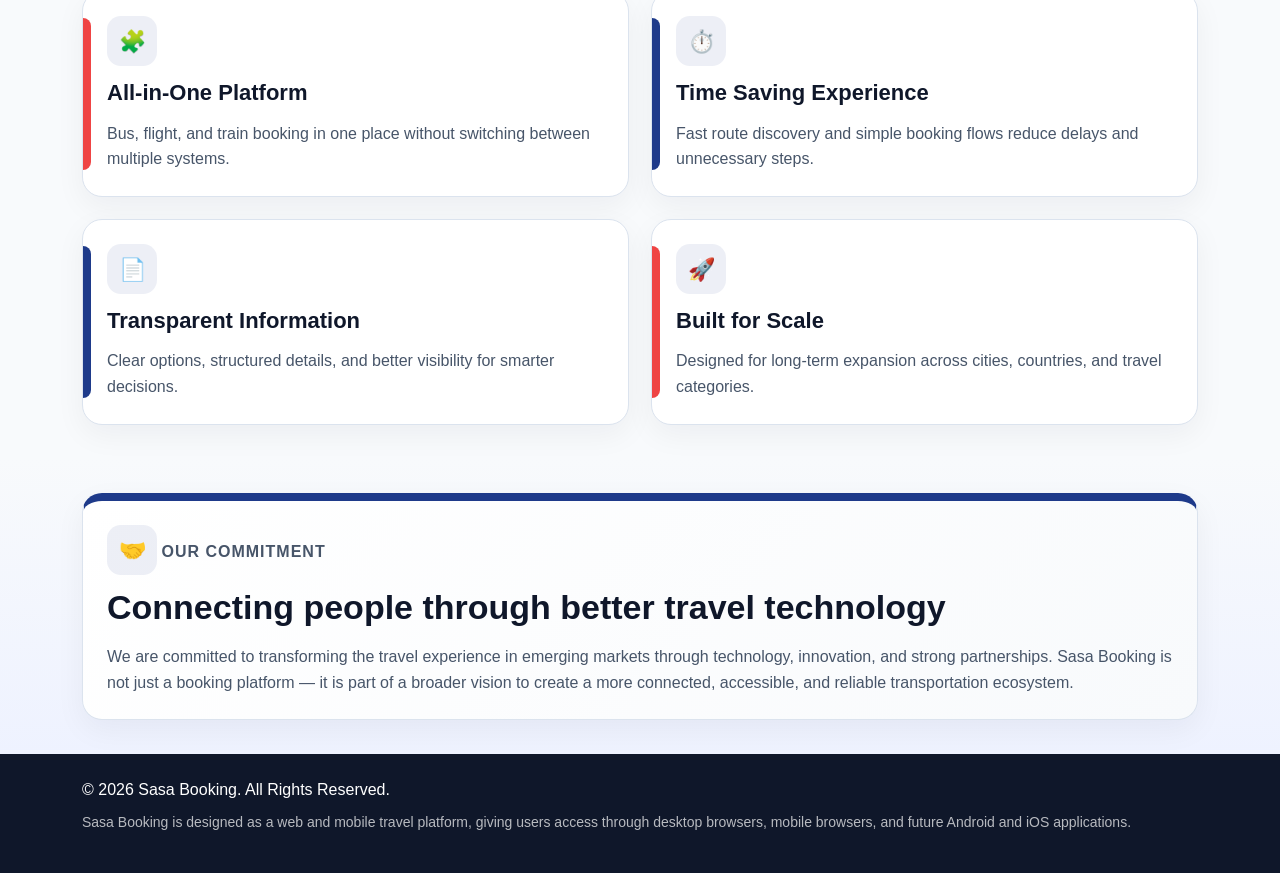
==== commit d5c47ddb: "Fix About page footer structure" ====
--- a/about.html
+++ b/about.html
@@ -5,8 +5,9 @@
   <meta name="viewport" content="width=device-width, initial-scale=1.0" />
   <title>About Us - Sasa Booking</title>
   <link href="https://cdn.jsdelivr.net/npm/bootstrap@5.3.3/dist/css/bootstrap.min.css" rel="stylesheet">
-  <link rel="stylesheet" href="assets/css/style.css">
+  <link rel="stylesheet" href="assets/css/style.css?v=11">
 </head>
+
 <body>
   <header class="site-header">
     <div class="container header-inner">
@@ -25,18 +26,15 @@
   </header>
 
   <main class="about-page">
-
     <section class="about-hero color-hero">
       <div class="container">
         <div class="about-hero-box">
           <p class="section-tag">About Sasa Booking</p>
           <h1>Building a smarter way to book travel</h1>
-
           <p class="hero-text">
             Sasa Booking is a modern digital travel platform designed to simplify the way people search,
             compare, and book transportation across Africa and beyond.
           </p>
-
           <p class="hero-text">
             We bring together bus, flight, and train ticketing into one seamless experience — making travel
             easier, faster, and more reliable.
@@ -48,23 +46,17 @@
     <section class="about-section">
       <div class="container">
         <div class="about-grid two-col">
-
           <div class="info-card accent-blue">
             <div class="card-icon">🌍</div>
             <h2>Our Vision</h2>
-            <p>
-              To become Africa’s leading integrated booking platform for land, air, and rail transportation.
-            </p>
+            <p>To become Africa’s leading integrated booking platform for land, air, and rail transportation.</p>
           </div>
 
           <div class="info-card accent-red">
             <div class="card-icon">🎯</div>
             <h2>Our Mission</h2>
-            <p>
-              To empower travelers with easy access to transport options, transparent pricing, and a seamless booking experience.
-            </p>
+            <p>To empower travelers with easy access to transport options, transparent pricing, and a seamless booking experience.</p>
           </div>
-
         </div>
       </div>
     </section>
@@ -80,7 +72,6 @@
         </div>
 
         <div class="about-grid three-col">
-
           <div class="feature-card">
             <div class="card-icon small-icon">🚌</div>
             <h3>Bus Ticket Booking</h3>
@@ -116,7 +107,6 @@
             <h3>Regional Growth</h3>
             <p>Built to expand across Africa and beyond as more operators and routes are integrated.</p>
           </div>
-
         </div>
       </div>
     </section>
@@ -129,7 +119,6 @@
         </div>
 
         <div class="about-grid two-col">
-
           <div class="reason-card highlight-red">
             <div class="reason-icon">🧩</div>
             <h3>All-in-One Platform</h3>
@@ -153,7 +142,6 @@
             <h3>Built for Scale</h3>
             <p>Designed for long-term expansion across cities, countries, and travel categories.</p>
           </div>
-
         </div>
       </div>
     </section>
@@ -172,22 +160,15 @@
         </div>
       </div>
     </section>
-
   </main>
 
   <footer class="site-footer">
     <div class="container py-4">
       <p class="mb-0">© 2026 Sasa Booking. All Rights Reserved.</p>
+      <p class="footer-note">
+        Sasa Booking is designed as a web and mobile travel platform, giving users access through desktop browsers, mobile browsers, and future Android and iOS applications.
+      </p>
     </div>
   </footer>
 </body>
-</html><p>
-  <footer class="site-footer">
-  <div class="container py-4">
-    <p class="mb-0">© 2026 Sasa Booking. All Rights Reserved.</p>
-
-    <p class="footer-note">
-      Sasa Booking is designed as a web and mobile travel platform, giving users access through desktop browsers, mobile browsers, and future Android and iOS applications.
-    </p>
-  </div>
-</footer>+</html>
